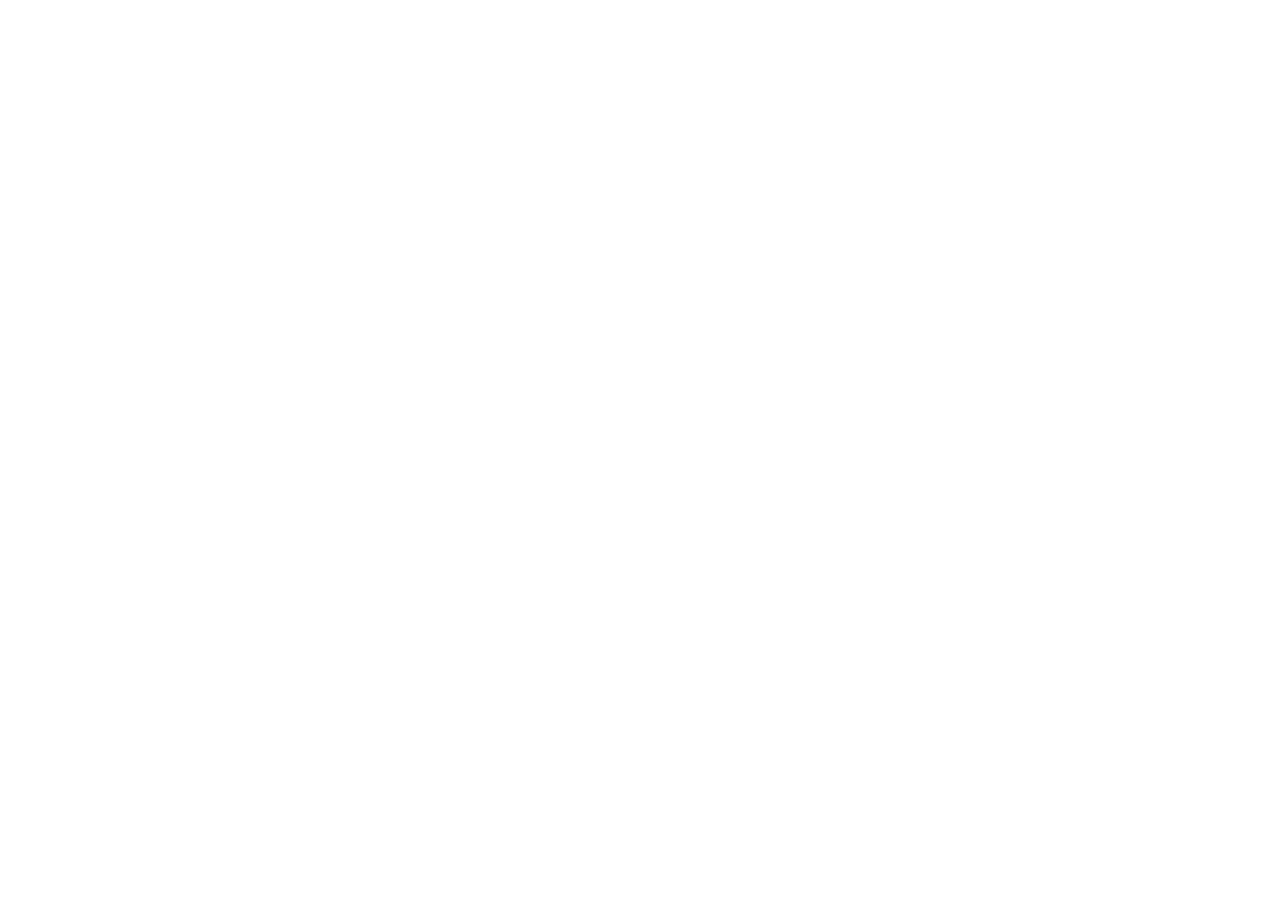
==== index.html @ 52190ad7 "html5 boilerplate" ====
<!doctype html>
<html class="no-js" lang="">
    <head>
        <meta charset="utf-8">
        <meta http-equiv="X-UA-Compatible" content="IE=edge">
        <title>JS Challenge Framework</title>
        <meta name="description" content="">
        <meta name="viewport" content="width=device-width, initial-scale=1">

        <link rel="stylesheet" href="css/main.css">
    </head>
    <body>

        <script src="//code.jquery.com/jquery-1.11.0.min.js"></script>
        <script src="js/main.js"></script>
    </body>
</html>
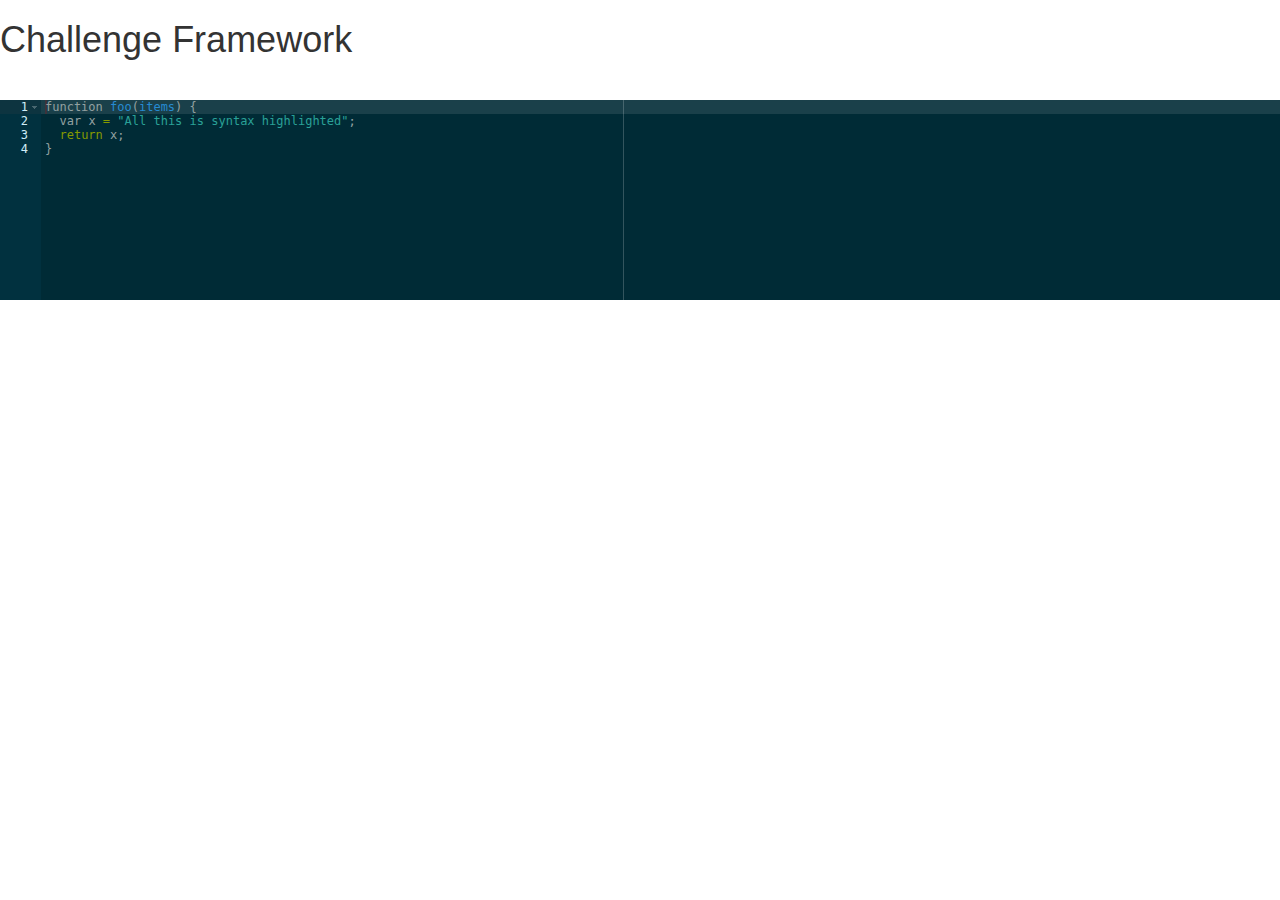
==== commit 055c3e8a: "Ace editor" ====
--- a/index.html
+++ b/index.html
@@ -7,11 +7,25 @@
         <meta name="description" content="">
         <meta name="viewport" content="width=device-width, initial-scale=1">
 
+        <link href="//maxcdn.bootstrapcdn.com/bootstrap/3.2.0/css/bootstrap.min.css" rel="stylesheet">
         <link rel="stylesheet" href="css/main.css">
     </head>
     <body>
+        <h1>Challenge Framework</h1>
+
+        <div id="editor">function foo(items) {
+  var x = "All this is syntax highlighted";
+  return x;
+}</div>
 
         <script src="//code.jquery.com/jquery-1.11.0.min.js"></script>
+        <script src="js/libs/acorn.js"></script>
+        <script src="js/libs/ace/ace.js"></script>
+        <script>
+          var editor = ace.edit("editor");
+          editor.setTheme("ace/theme/solarized_dark");
+          editor.getSession().setMode("ace/mode/javascript");
+        </script>
         <script src="js/main.js"></script>
     </body>
 </html>
--- a/css/main.css
+++ b/css/main.css
@@ -0,0 +1,13 @@
+body {
+  overflow: hidden;
+}
+    
+#editor { 
+  margin: 0;
+  position: absolute;
+  height: 200px;
+  top: 100px;
+  bottom: 0;
+  left: 0;
+  right: 0;
+}
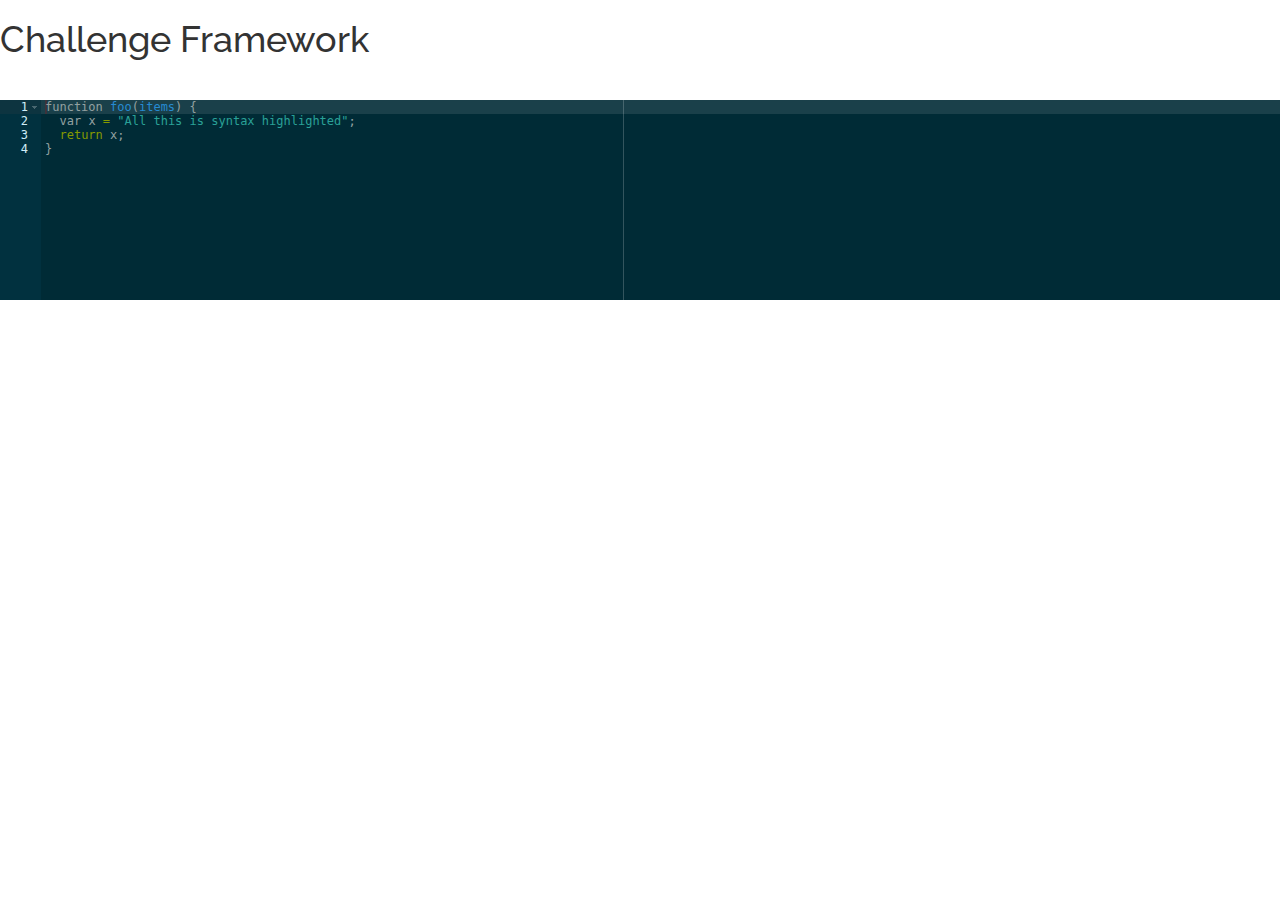
==== commit ddd33190: "Raleway" ====
--- a/index.html
+++ b/index.html
@@ -7,6 +7,7 @@
         <meta name="description" content="">
         <meta name="viewport" content="width=device-width, initial-scale=1">
 
+        <link href='http://fonts.googleapis.com/css?family=Raleway' rel='stylesheet' type='text/css'>
         <link href="//maxcdn.bootstrapcdn.com/bootstrap/3.2.0/css/bootstrap.min.css" rel="stylesheet">
         <link rel="stylesheet" href="css/main.css">
     </head>
@@ -25,6 +26,15 @@
           var editor = ace.edit("editor");
           editor.setTheme("ace/theme/solarized_dark");
           editor.getSession().setMode("ace/mode/javascript");
+
+          editor.getSession().on('change', function(e) {
+            try {
+              console.log(JSON.stringify(acorn.parse(editor.getValue()), null, 2));
+            }
+            catch (err) {
+              
+            }
+          });
         </script>
         <script src="js/main.js"></script>
     </body>
--- a/css/main.css
+++ b/css/main.css
@@ -1,5 +1,9 @@
 body {
   overflow: hidden;
+}
+
+h1 {
+  font-family: 'Raleway', sans-serif;
 }
     
 #editor { 
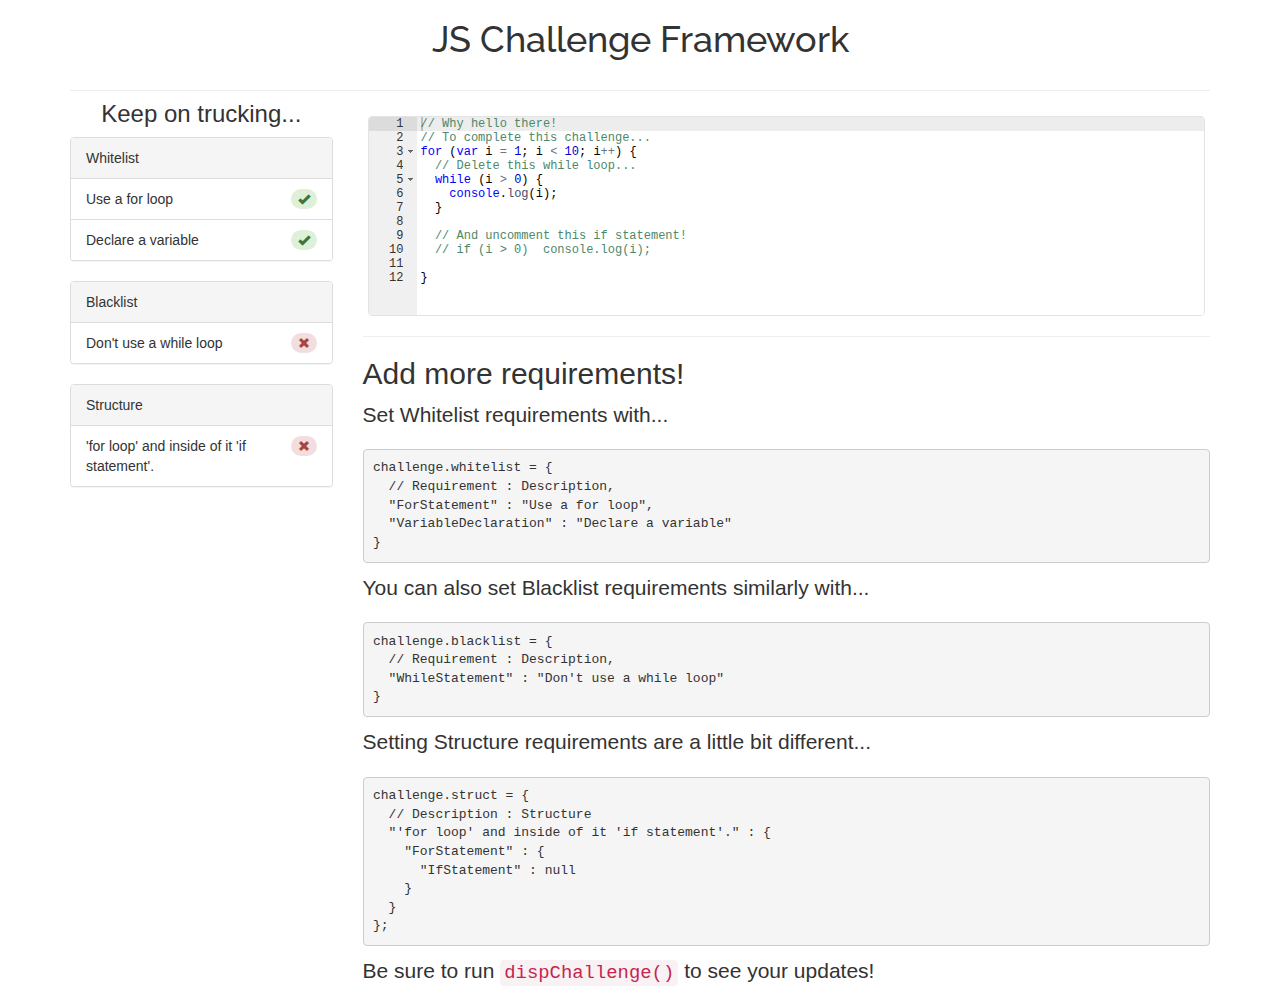
==== commit d563c4f0: "Updated some srcs" ====
--- a/index.html
+++ b/index.html
@@ -8,34 +8,97 @@
         <meta name="viewport" content="width=device-width, initial-scale=1">
 
         <link href='http://fonts.googleapis.com/css?family=Raleway' rel='stylesheet' type='text/css'>
-        <link href="//maxcdn.bootstrapcdn.com/bootstrap/3.2.0/css/bootstrap.min.css" rel="stylesheet">
+        <link href="http://maxcdn.bootstrapcdn.com/bootstrap/3.2.0/css/bootstrap.min.css" rel="stylesheet">
         <link rel="stylesheet" href="css/main.css">
     </head>
     <body>
-        <h1>Challenge Framework</h1>
+    <div class="container">
+      <div class="row">
+        <div class="col-xs-12">
+          <h1 class="title">JS Challenge Framework</h1>
+        </div>
+      </div>
+      <hr>
 
-        <div id="editor">function foo(items) {
-  var x = "All this is syntax highlighted";
-  return x;
+      <div class="row">
+        <div class="col-xs-3">
+          <h3 id="success">Keep on trucking...</h3>
+          <div id="allStatus">
+            <div class="panel panel-default">
+              <div class="panel-heading">Whitelist</div>
+              <ul class="list-group" id="whitelistStatus">
+              </ul>
+            </div>
+            <div class="panel panel-default">
+              <div class="panel-heading">Blacklist</div>
+              <ul class="list-group" id="blacklistStatus">
+              </ul>
+            </div>
+            <div class="panel panel-default">
+              <div class="panel-heading">Structure</div>
+              <ul class="list-group" id="structStatus">
+              </ul>
+            </div>
+          </div>
+        </div>
+        <div class="col-xs-9">
+          <div id="editor" class="well">// Why hello there!
+// To complete this challenge...
+for (var i = 1; i < 10; i++) {
+  // Delete this while loop...
+  while (i > 0) {
+    console.log(i);  
+  }
+
+  // And uncomment this if statement!
+  // if (i > 0)  console.log(i);
+  
 }</div>
 
-        <script src="//code.jquery.com/jquery-1.11.0.min.js"></script>
+<hr>
+
+<h2>Add more requirements!</h2>
+<p class="lead">
+Set Whitelist requirements with...
+<pre>challenge.whitelist = {
+  // Requirement : Description,
+  "ForStatement" : "Use a for loop",
+  "VariableDeclaration" : "Declare a variable"
+}</pre>
+</p>
+<p class="lead">
+You can also set Blacklist requirements similarly with...
+<pre>challenge.blacklist = {
+  // Requirement : Description,
+  "WhileStatement" : "Don't use a while loop"
+}
+</pre>
+</p>
+<p class="lead">
+Setting Structure requirements are a little bit different...
+<pre>challenge.struct = {
+  // Description : Structure
+  "'for loop' and inside of it 'if statement'." : {
+    "ForStatement" : {
+      "IfStatement" : null
+    }
+  }
+};
+</pre>
+</p>
+<p class="lead">
+Be sure to run <code>dispChallenge()</code> to see your updates!
+</p>
+        </div>
+      </div>
+</div>
+
+        <script src="http://code.jquery.com/jquery-1.11.0.min.js"></script>
+        <script src="https://maxcdn.bootstrapcdn.com/bootstrap/3.2.0/js/bootstrap.min.js"></script>
         <script src="js/libs/acorn.js"></script>
+        <script src="js/libs/walk.js"></script>
         <script src="js/libs/ace/ace.js"></script>
-        <script>
-          var editor = ace.edit("editor");
-          editor.setTheme("ace/theme/solarized_dark");
-          editor.getSession().setMode("ace/mode/javascript");
-
-          editor.getSession().on('change', function(e) {
-            try {
-              console.log(JSON.stringify(acorn.parse(editor.getValue()), null, 2));
-            }
-            catch (err) {
-              
-            }
-          });
-        </script>
+        <script src="js/challenge.js"></script>
         <script src="js/main.js"></script>
     </body>
 </html>
--- a/css/main.css
+++ b/css/main.css
@@ -2,16 +2,28 @@
   overflow: hidden;
 }
 
-h1 {
+.title{
+  text-align: center;
   font-family: 'Raleway', sans-serif;
 }
-    
+
 #editor { 
-  margin: 0;
-  position: absolute;
+  margin: 5px;
   height: 200px;
-  top: 100px;
   bottom: 0;
   left: 0;
   right: 0;
 }
+
+nav a {
+  color: grey;
+}
+
+#success {
+  text-align: center;
+  margin-top: -10px;
+}
+
+.nav-tabs {
+  margin-bottom: 10px;
+}
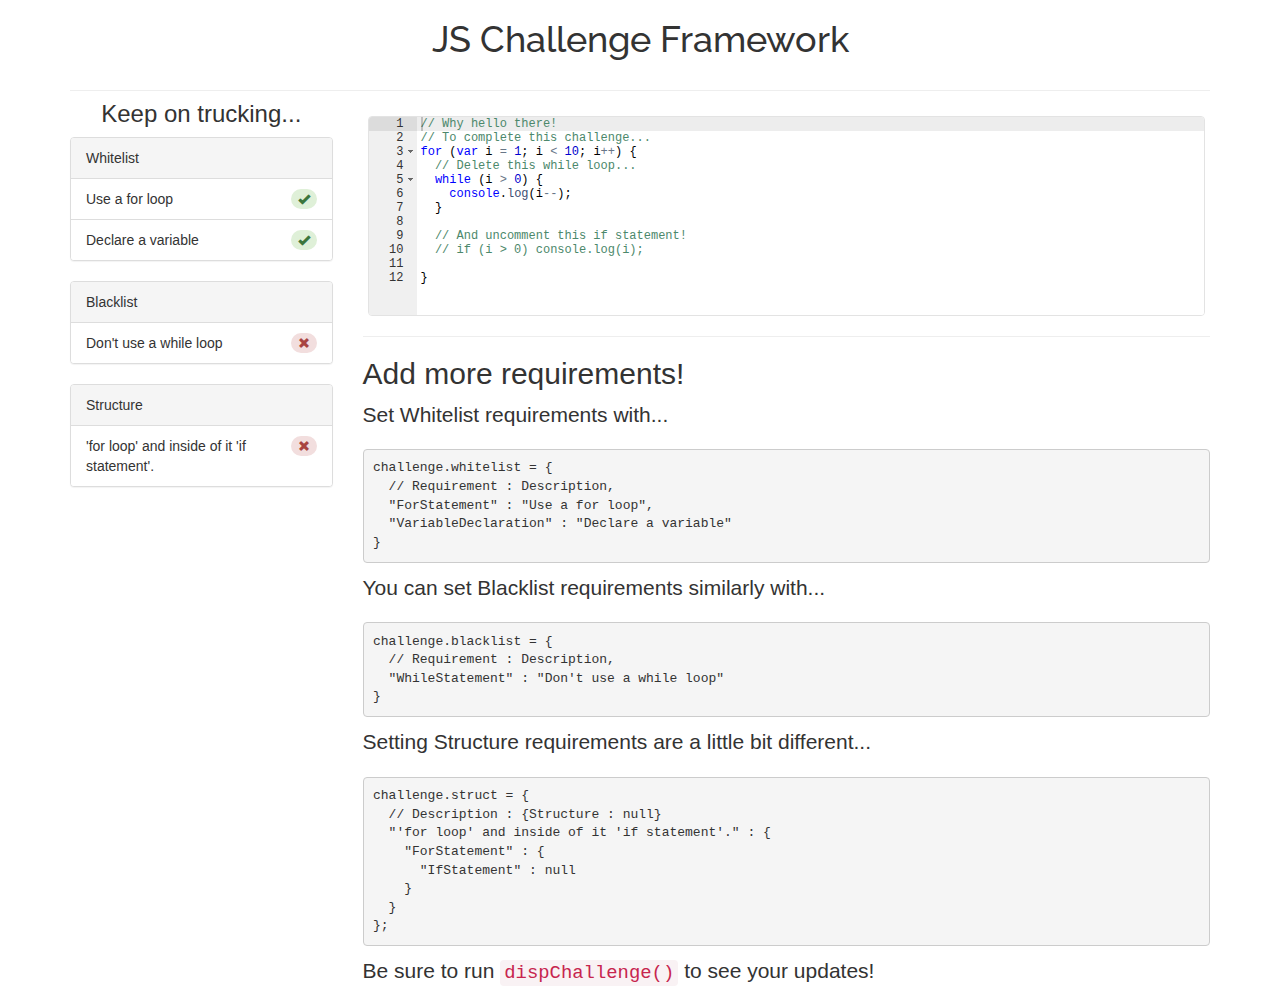
==== commit 28e1f6e6: "Updated some of the description" ====
--- a/index.html
+++ b/index.html
@@ -14,14 +14,14 @@
     <body>
     <div class="container">
       <div class="row">
-        <div class="col-xs-12">
+        <div class="col-md-12">
           <h1 class="title">JS Challenge Framework</h1>
         </div>
       </div>
       <hr>
 
       <div class="row">
-        <div class="col-xs-3">
+        <div class="col-md-3">
           <h3 id="success">Keep on trucking...</h3>
           <div id="allStatus">
             <div class="panel panel-default">
@@ -41,19 +41,19 @@
             </div>
           </div>
         </div>
-        <div class="col-xs-9">
-          <div id="editor" class="well">// Why hello there!
+        <div class="col-md-9">
+          <pre id="editor" class="well">// Why hello there!
 // To complete this challenge...
 for (var i = 1; i < 10; i++) {
   // Delete this while loop...
   while (i > 0) {
-    console.log(i);  
+    console.log(i--);
   }
 
   // And uncomment this if statement!
-  // if (i > 0)  console.log(i);
-  
-}</div>
+  // if (i > 0) console.log(i);
+
+}</pre>
 
 <hr>
 
@@ -67,7 +67,7 @@
 }</pre>
 </p>
 <p class="lead">
-You can also set Blacklist requirements similarly with...
+You can set Blacklist requirements similarly with...
 <pre>challenge.blacklist = {
   // Requirement : Description,
   "WhileStatement" : "Don't use a while loop"
@@ -77,7 +77,7 @@
 <p class="lead">
 Setting Structure requirements are a little bit different...
 <pre>challenge.struct = {
-  // Description : Structure
+  // Description : {Structure : null}
   "'for loop' and inside of it 'if statement'." : {
     "ForStatement" : {
       "IfStatement" : null
--- a/css/main.css
+++ b/css/main.css
@@ -1,7 +1,3 @@
-body {
-  overflow: hidden;
-}
-
 .title{
   text-align: center;
   font-family: 'Raleway', sans-serif;
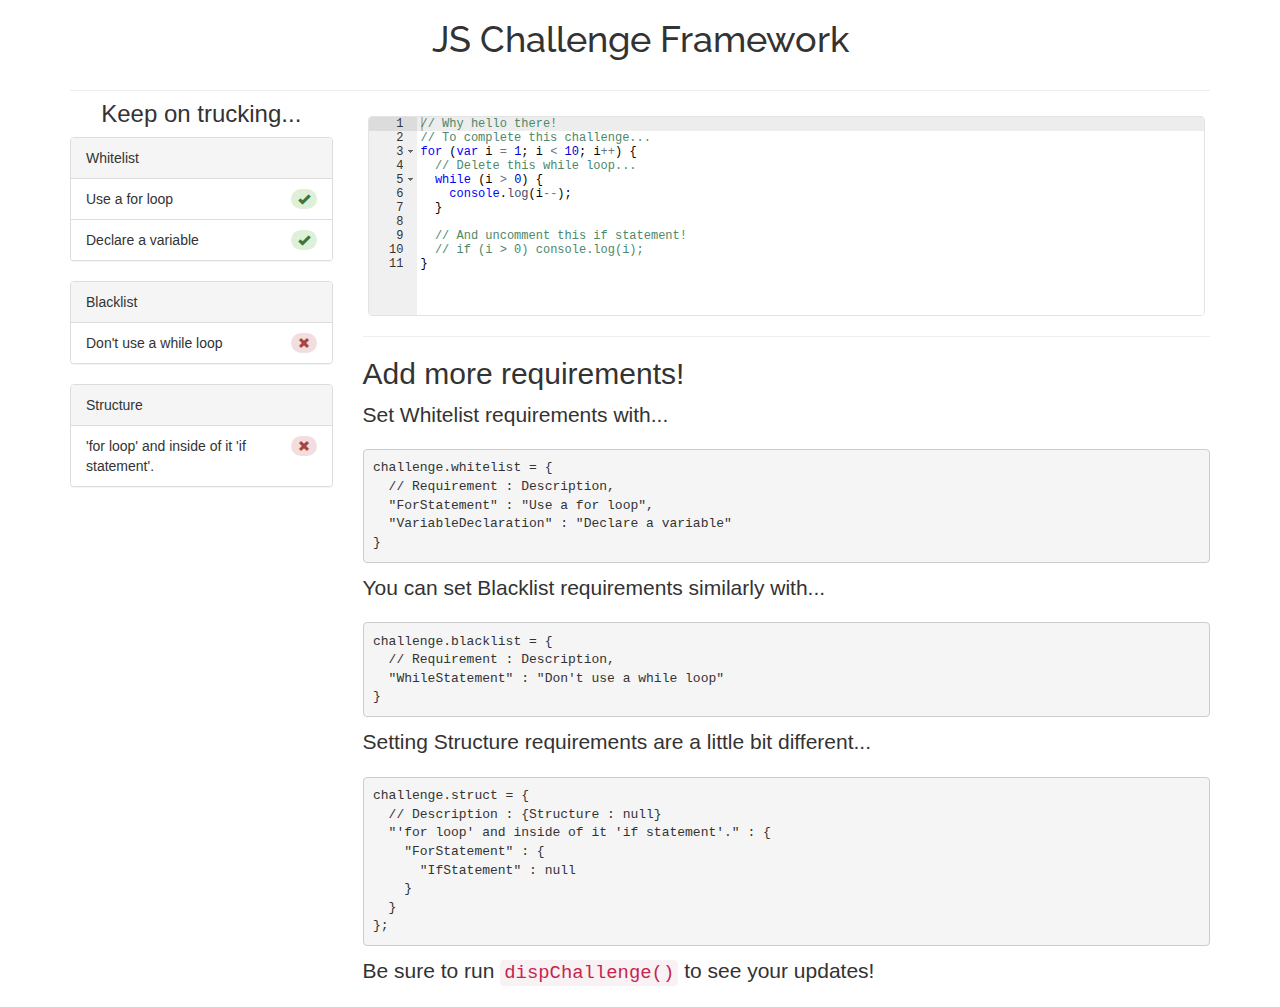
==== commit 7ec26f03: "Prettified some html and js" ====
--- a/index.html
+++ b/index.html
@@ -1,17 +1,16 @@
 <!doctype html>
 <html class="no-js" lang="">
-    <head>
-        <meta charset="utf-8">
-        <meta http-equiv="X-UA-Compatible" content="IE=edge">
-        <title>JS Challenge Framework</title>
-        <meta name="description" content="">
-        <meta name="viewport" content="width=device-width, initial-scale=1">
-
-        <link href='http://fonts.googleapis.com/css?family=Raleway' rel='stylesheet' type='text/css'>
-        <link href="http://maxcdn.bootstrapcdn.com/bootstrap/3.2.0/css/bootstrap.min.css" rel="stylesheet">
-        <link rel="stylesheet" href="css/main.css">
-    </head>
-    <body>
+  <head>
+    <meta charset="utf-8">
+    <meta http-equiv="X-UA-Compatible" content="IE=edge">
+    <title>JS Challenge Framework</title>
+    <meta name="description" content="">
+    <meta name="viewport" content="width=device-width, initial-scale=1">
+    <link href='http://fonts.googleapis.com/css?family=Raleway' rel='stylesheet' type='text/css'>
+    <link href="http://maxcdn.bootstrapcdn.com/bootstrap/3.2.0/css/bootstrap.min.css" rel="stylesheet">
+    <link rel="stylesheet" href="css/main.css">
+  </head>
+  <body>
     <div class="container">
       <div class="row">
         <div class="col-md-12">
@@ -19,7 +18,6 @@
         </div>
       </div>
       <hr>
-
       <div class="row">
         <div class="col-md-3">
           <h3 id="success">Keep on trucking...</h3>
@@ -52,31 +50,28 @@
 
   // And uncomment this if statement!
   // if (i > 0) console.log(i);
-
 }</pre>
-
-<hr>
-
-<h2>Add more requirements!</h2>
-<p class="lead">
-Set Whitelist requirements with...
-<pre>challenge.whitelist = {
+          <hr>
+          <h2>Add more requirements!</h2>
+          <p class="lead">
+            Set Whitelist requirements with...
+          <pre>challenge.whitelist = {
   // Requirement : Description,
   "ForStatement" : "Use a for loop",
   "VariableDeclaration" : "Declare a variable"
 }</pre>
-</p>
-<p class="lead">
-You can set Blacklist requirements similarly with...
-<pre>challenge.blacklist = {
+          </p>
+          <p class="lead">
+            You can set Blacklist requirements similarly with...
+          <pre>challenge.blacklist = {
   // Requirement : Description,
   "WhileStatement" : "Don't use a while loop"
 }
 </pre>
-</p>
-<p class="lead">
-Setting Structure requirements are a little bit different...
-<pre>challenge.struct = {
+          </p>
+          <p class="lead">
+            Setting Structure requirements are a little bit different...
+          <pre>challenge.struct = {
   // Description : {Structure : null}
   "'for loop' and inside of it 'if statement'." : {
     "ForStatement" : {
@@ -85,20 +80,19 @@
   }
 };
 </pre>
-</p>
-<p class="lead">
-Be sure to run <code>dispChallenge()</code> to see your updates!
-</p>
+          </p>
+          <p class="lead">
+            Be sure to run <code>dispChallenge()</code> to see your updates!
+          </p>
         </div>
       </div>
-</div>
-
-        <script src="http://code.jquery.com/jquery-1.11.0.min.js"></script>
-        <script src="https://maxcdn.bootstrapcdn.com/bootstrap/3.2.0/js/bootstrap.min.js"></script>
-        <script src="js/libs/acorn.js"></script>
-        <script src="js/libs/walk.js"></script>
-        <script src="js/libs/ace/ace.js"></script>
-        <script src="js/challenge.js"></script>
-        <script src="js/main.js"></script>
-    </body>
+    </div>
+    <script src="http://code.jquery.com/jquery-1.11.0.min.js"></script>
+    <script src="https://maxcdn.bootstrapcdn.com/bootstrap/3.2.0/js/bootstrap.min.js"></script>
+    <script src="js/libs/acorn.js"></script>
+    <script src="js/libs/walk.js"></script>
+    <script src="js/libs/ace/ace.js"></script>
+    <script src="js/challenge.js"></script>
+    <script src="js/main.js"></script>
+  </body>
 </html>
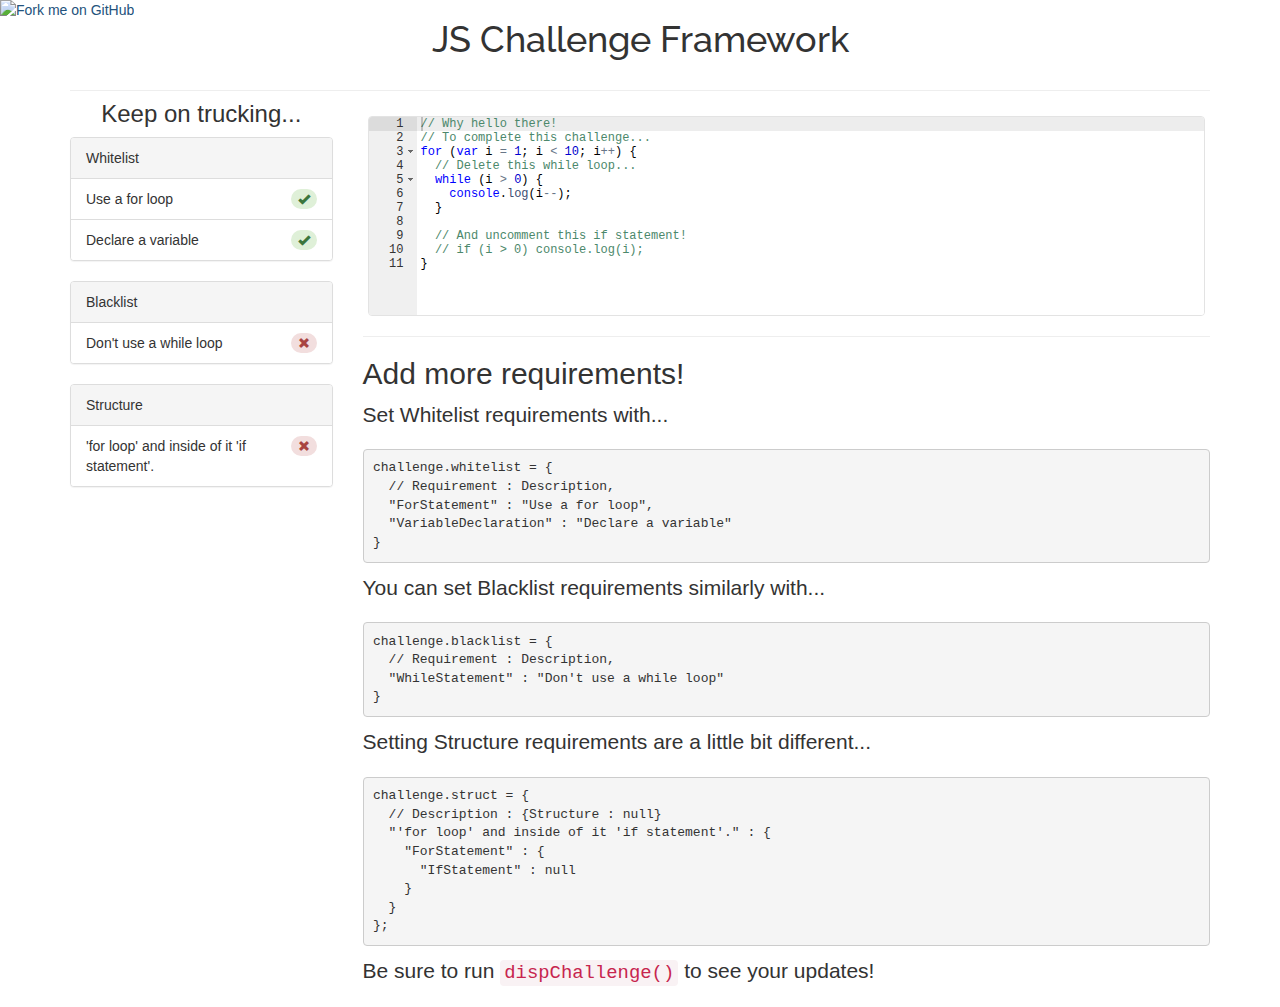
==== commit 1d184dc2: "Added ribbon" ====
--- a/index.html
+++ b/index.html
@@ -87,6 +87,7 @@
         </div>
       </div>
     </div>
+    <a href="https://github.com/you"><img style="position: absolute; top: 0; left: 0; border: 0;" src="https://camo.githubusercontent.com/567c3a48d796e2fc06ea80409cc9dd82bf714434/68747470733a2f2f73332e616d617a6f6e6177732e636f6d2f6769746875622f726962626f6e732f666f726b6d655f6c6566745f6461726b626c75655f3132313632312e706e67" alt="Fork me on GitHub" data-canonical-src="https://s3.amazonaws.com/github/ribbons/forkme_left_darkblue_121621.png"></a>
     <script src="http://code.jquery.com/jquery-1.11.0.min.js"></script>
     <script src="https://maxcdn.bootstrapcdn.com/bootstrap/3.2.0/js/bootstrap.min.js"></script>
     <script src="js/libs/acorn.js"></script>
